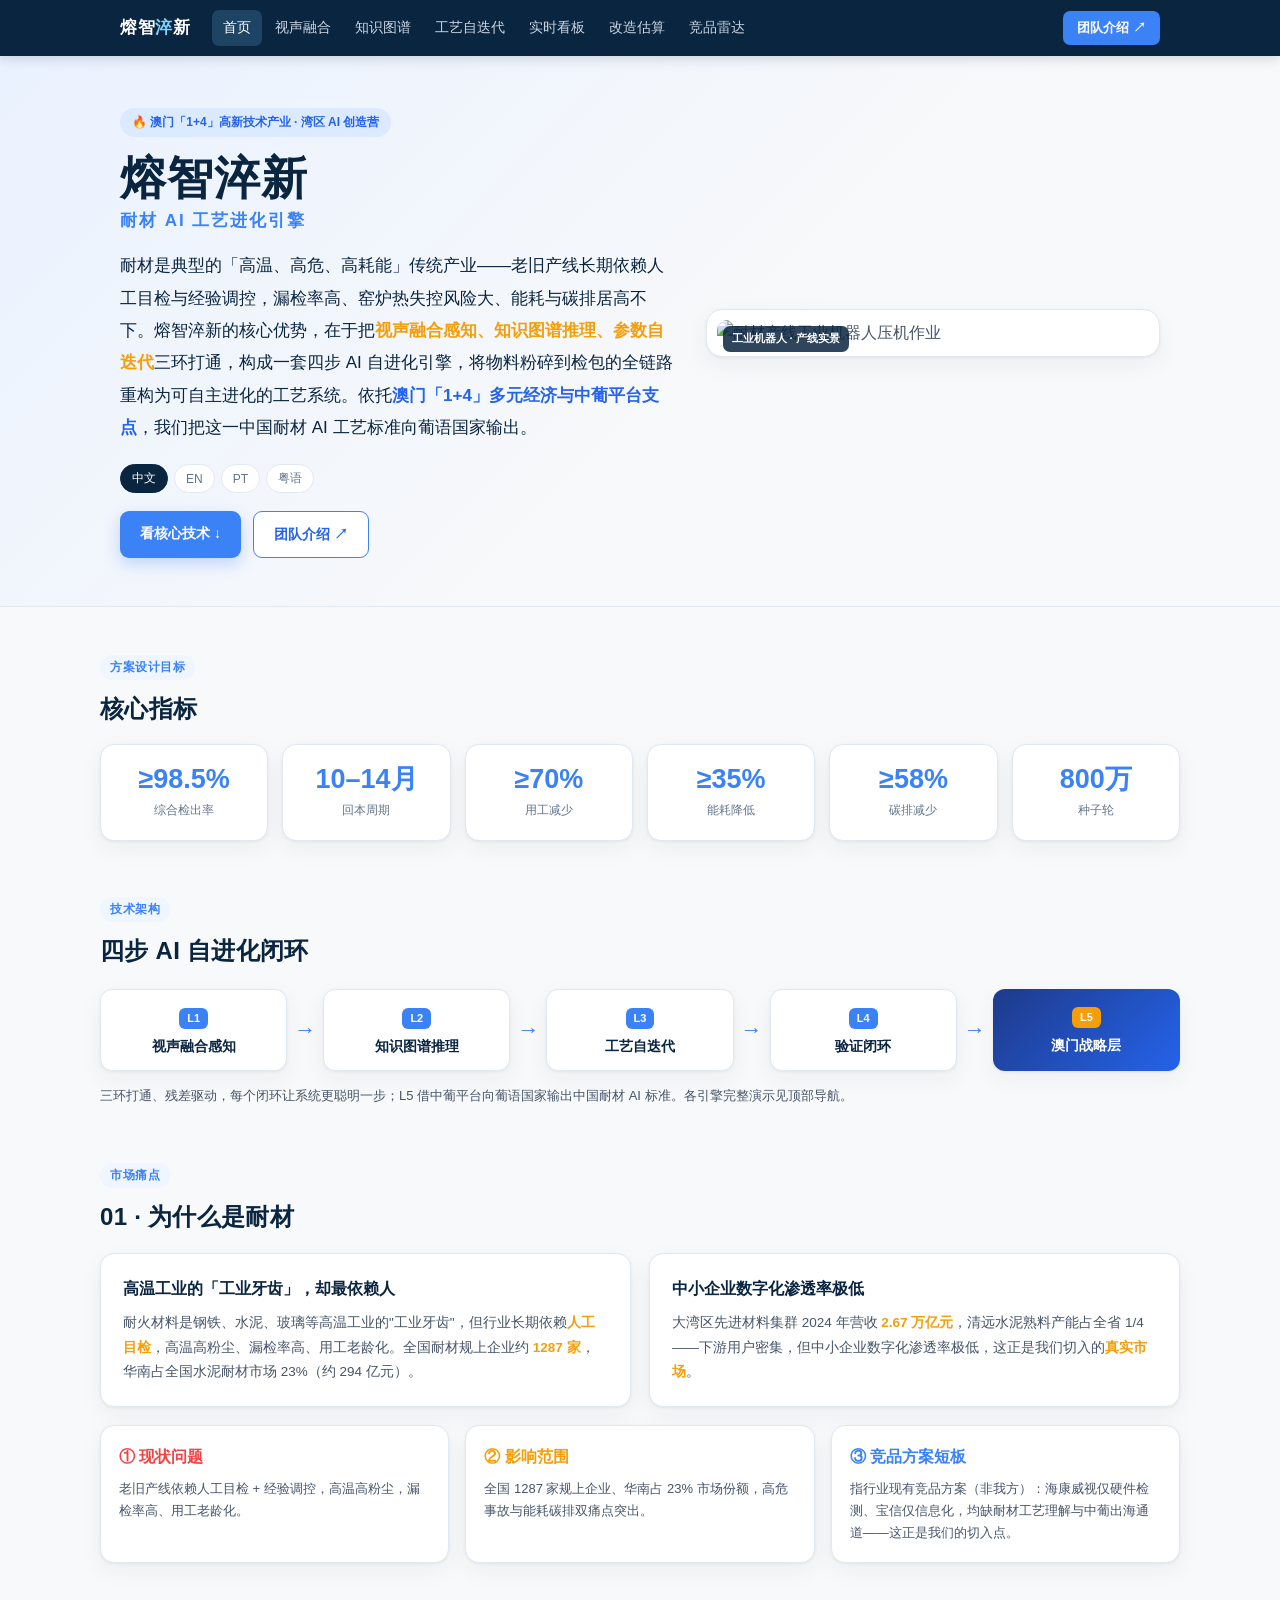
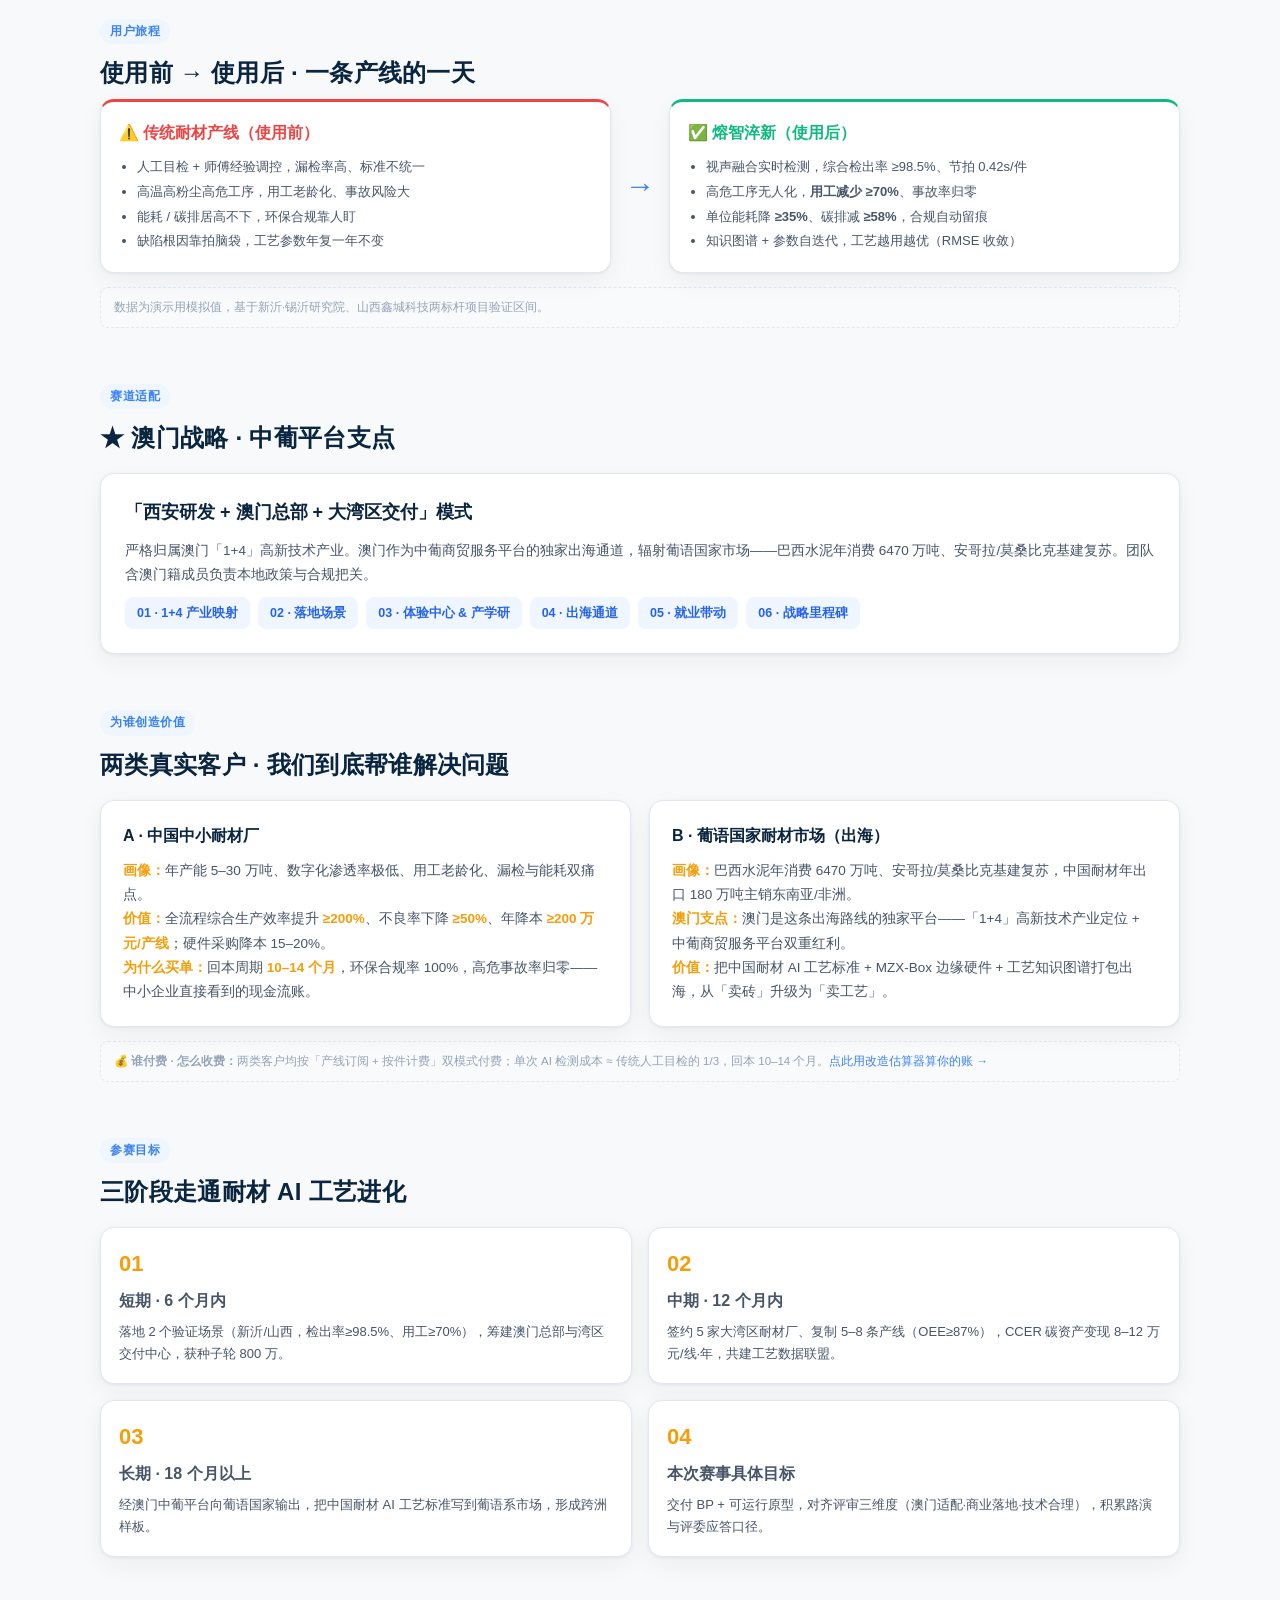
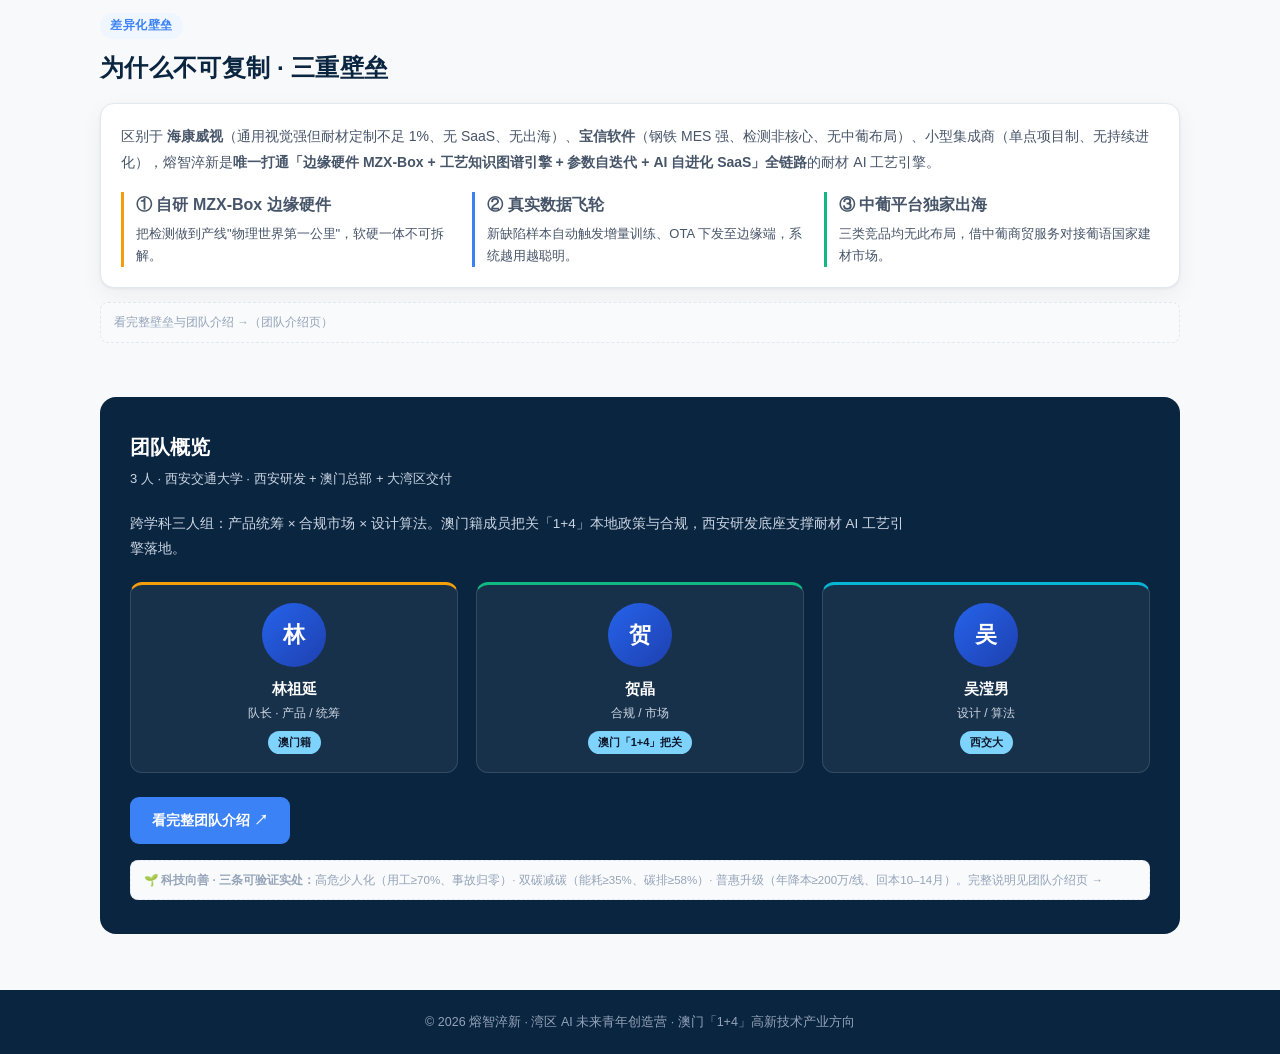
==== docs/index.html @ 34e1ec05 "deploy: 复制 frontend 到 docs 目录以适配 GitHub Pages（Pages 仅支持 / 或 /docs）" ====
<!DOCTYPE html>
<html lang="zh-CN">
<head>
<meta charset="UTF-8">
<meta name="viewport" content="width=device-width, initial-scale=1.0">
<title>熔智淬新 · 耐材 AI 工艺进化引擎</title>
<link rel="stylesheet" href="style.css">
</head>
<body>

<!-- ===== TOP NAV ===== -->
<div class="topnav">
  <div class="wrap">
    <a class="brand" href="index.html">熔智<span>淬</span>新</a>
    <nav class="navlinks">
      <a href="#home" class="cur">首页</a>
      <a href="vision.html">视声融合</a>
      <a href="kg.html">知识图谱</a>
      <a href="control.html">工艺自迭代</a>
      <a href="dashboard.html">实时看板</a>
      <a href="roi.html">改造估算</a>
      <a href="compete.html">竞品雷达</a>
    </nav>
    <a class="navcta ext" href="https://linzuyan6.github.io/rongzhicuixin-3/" target="_blank" rel="noopener">团队介绍 ↗</a>
  </div>
</div>

<!-- ===== HERO ===== -->
<section class="hero" id="home">
  <div class="wrap">
    <div class="hero-left">
      <span class="hero-badge">🔥 澳门「1+4」高新技术产业 · 湾区 AI 创造营</span>
      <h1>熔智淬新<small>耐材 AI 工艺进化引擎</small></h1>
      <p class="lead" id="homeLead">耐材是典型的「高温、高危、高耗能」传统产业——老旧产线长期依赖人工目检与经验调控，漏检率高、窑炉热失控风险大、能耗与碳排居高不下。熔智淬新的核心优势，在于把<b style="color:#f59e0b">视声融合感知、知识图谱推理、参数自迭代</b>三环打通，构成一套四步 AI 自进化引擎，将物料粉碎到检包的全链路重构为可自主进化的工艺系统。依托<b style="color:#2563eb">澳门「1+4」多元经济与中葡平台支点</b>，我们把这一中国耐材 AI 工艺标准向葡语国家输出。</p>
      <div class="lang">
        <button class="active" onclick="setLang('zh')">中文</button>
        <button onclick="setLang('en')">EN</button>
        <button onclick="setLang('pt')">PT</button>
        <button onclick="setLang('yue')">粤语</button>
      </div>
      <div class="hero-btns">
        <a class="btn primary" href="#loop">看核心技术 ↓</a>
        <a class="btn ghost" href="https://linzuyan6.github.io/rongzhicuixin-3/" target="_blank" rel="noopener">团队介绍 ↗</a>
      </div>
    </div>
    <div class="hero-visual">
      <div class="hero-img">
        <span class="hwtag">工业机器人 · 产线实景</span>
        <img src="assets/arm-press.png" alt="耐材产线工业机器人压机作业">
      </div>
    </div>
  </div>
</section>

<!-- ===== KPI ===== -->
<section class="sec wrap">
  <span class="sec-tag">方案设计目标</span>
  <div class="sec-h">核心指标</div>
  <div class="kpi-grid" style="margin-top:16px">
    <div class="kpi"><b>≥98.5%</b><span>综合检出率</span></div>
    <div class="kpi"><b>10–14月</b><span>回本周期</span></div>
    <div class="kpi"><b>≥70%</b><span>用工减少</span></div>
    <div class="kpi"><b>≥35%</b><span>能耗降低</span></div>
    <div class="kpi"><b>≥58%</b><span>碳排减少</span></div>
    <div class="kpi"><b>800万</b><span>种子轮</span></div>
  </div>
</section>

<!-- ===== 四步闭环（轻量流程链，替代原 L1-L5 五卡） ===== -->
<section class="sec wrap" id="loop">
  <span class="sec-tag">技术架构</span>
  <div class="sec-h">四步 AI 自进化闭环</div>
  <div class="flow">
    <div class="flow-node"><b>L1</b><h4>视声融合感知</h4></div>
    <span class="arr">→</span>
    <div class="flow-node"><b>L2</b><h4>知识图谱推理</h4></div>
    <span class="arr">→</span>
    <div class="flow-node"><b>L3</b><h4>工艺自迭代</h4></div>
    <span class="arr">→</span>
    <div class="flow-node"><b>L4</b><h4>验证闭环</h4></div>
    <span class="arr">→</span>
    <div class="flow-node l5"><b>L5</b><h4>澳门战略层</h4></div>
  </div>
  <p class="flow-note">三环打通、残差驱动，每个闭环让系统更聪明一步；L5 借中葡平台向葡语国家输出中国耐材 AI 标准。各引擎完整演示见顶部导航。</p>
</section>

<!-- ===== 为什么是耐材 ===== -->
<section class="sec wrap" id="why">
  <span class="sec-tag">市场痛点</span>
  <div class="sec-h">01 · 为什么是耐材</div>
  <div class="twocol" style="margin-top:16px">
    <div class="txtcard card">
      <h3>高温工业的「工业牙齿」，却最依赖人</h3>
      <p>耐火材料是钢铁、水泥、玻璃等高温工业的"工业牙齿"，但行业长期依赖<b>人工目检</b>，高温高粉尘、漏检率高、用工老龄化。全国耐材规上企业约 <b>1287 家</b>，华南占全国水泥耐材市场 23%（约 294 亿元）。</p>
    </div>
    <div class="txtcard card">
      <h3>中小企业数字化渗透率极低</h3>
      <p>大湾区先进材料集群 2024 年营收 <b>2.67 万亿元</b>，清远水泥熟料产能占全省 1/4——下游用户密集，但中小企业数字化渗透率极低，这正是我们切入的<b>真实市场</b>。</p>
    </div>
  </div>
  <div style="display:grid;grid-template-columns:repeat(3,1fr);gap:16px;margin-top:18px">
    <div class="card" style="padding:18px">
      <h4 style="margin-bottom:8px;color:#ef4444">① 现状问题</h4>
      <p style="font-size:13px;color:var(--text-dim);line-height:1.7">老旧产线依赖人工目检 + 经验调控，高温高粉尘，漏检率高、用工老龄化。</p>
    </div>
    <div class="card" style="padding:18px">
      <h4 style="margin-bottom:8px;color:#f59e0b">② 影响范围</h4>
      <p style="font-size:13px;color:var(--text-dim);line-height:1.7">全国 1287 家规上企业、华南占 23% 市场份额，高危事故与能耗碳排双痛点突出。</p>
    </div>
    <div class="card" style="padding:18px">
      <h4 style="margin-bottom:8px;color:#3b82f6">③ 竞品方案短板</h4>
      <p style="font-size:13px;color:var(--text-dim);line-height:1.7">指行业现有竞品方案（非我方）：海康威视仅硬件检测、宝信仅信息化，均缺耐材工艺理解与中葡出海通道——这正是我们的切入点。</p>
    </div>
  </div>
</section>

<!-- ===== 使用前 → 使用后 对比（用户旅程） ===== -->
<section class="sec wrap" id="beforeafter">
  <span class="sec-tag">用户旅程</span>
  <div class="sec-h">使用前 → 使用后 · 一条产线的一天</div>
  <div class="ba-grid">
    <div class="card" style="padding:18px;border-top:3px solid #ef4444">
      <h4 style="color:#ef4444;margin-bottom:10px">⚠️ 传统耐材产线（使用前）</h4>
      <ul style="font-size:13px;color:var(--text-dim);line-height:1.9;padding-left:18px">
        <li>人工目检 + 师傅经验调控，漏检率高、标准不统一</li>
        <li>高温高粉尘高危工序，用工老龄化、事故风险大</li>
        <li>能耗 / 碳排居高不下，环保合规靠人盯</li>
        <li>缺陷根因靠拍脑袋，工艺参数年复一年不变</li>
      </ul>
    </div>
    <div class="arrow">→</div>
    <div class="card" style="padding:18px;border-top:3px solid #10b981">
      <h4 style="color:#10b981;margin-bottom:10px">✅ 熔智淬新（使用后）</h4>
      <ul style="font-size:13px;color:var(--text-dim);line-height:1.9;padding-left:18px">
        <li>视声融合实时检测，综合检出率 ≥98.5%、节拍 0.42s/件</li>
        <li>高危工序无人化，<b>用工减少 ≥70%</b>、事故率归零</li>
        <li>单位能耗降 <b>≥35%</b>、碳排减 <b>≥58%</b>，合规自动留痕</li>
        <li>知识图谱 + 参数自迭代，工艺越用越优（RMSE 收敛）</li>
      </ul>
    </div>
  </div>
  <div class="note" style="margin-top:14px">数据为演示用模拟值，基于新沂·锡沂研究院、山西鑫城科技两标杆项目验证区间。</div>
</section>

<!-- ===== 澳门战略 ===== -->
<section class="sec wrap" id="macao">
  <span class="sec-tag">赛道适配</span>
  <div class="sec-h">★ 澳门战略 · 中葡平台支点</div>
  <div class="card macao" style="margin-top:16px">
    <h3>「西安研发 + 澳门总部 + 大湾区交付」模式</h3>
    <p style="font-size:13.5px;color:var(--text);line-height:1.8;margin-bottom:10px">严格归属澳门「1+4」高新技术产业。澳门作为中葡商贸服务平台的独家出海通道，辐射葡语国家市场——巴西水泥年消费 6470 万吨、安哥拉/莫桑比克基建复苏。团队含澳门籍成员负责本地政策与合规把关。</p>
    <div class="macao-chips">
      <span>01 · 1+4 产业映射</span><span>02 · 落地场景</span><span>03 · 体验中心 & 产学研</span>
      <span>04 · 出海通道</span><span>05 · 就业带动</span><span>06 · 战略里程碑</span>
    </div>
  </div>
</section>

<!-- ===== 目标服务人群（吸自团队介绍页） ===== -->
<section class="sec wrap" id="audience">
  <span class="sec-tag">为谁创造价值</span>
  <div class="sec-h">两类真实客户 · 我们到底帮谁解决问题</div>
  <div class="twocol" style="margin-top:16px">
    <div class="txtcard card">
      <h3>A · 中国中小耐材厂</h3>
      <p><b>画像：</b>年产能 5–30 万吨、数字化渗透率极低、用工老龄化、漏检与能耗双痛点。</p>
      <p><b>价值：</b>全流程综合生产效率提升 <b>≥200%</b>、不良率下降 <b>≥50%</b>、年降本 <b>≥200 万元/产线</b>；硬件采购降本 15–20%。</p>
      <p><b>为什么买单：</b>回本周期 <b>10–14 个月</b>，环保合规率 100%，高危事故率归零——中小企业直接看到的现金流账。</p>
    </div>
    <div class="txtcard card">
      <h3>B · 葡语国家耐材市场（出海）</h3>
      <p><b>画像：</b>巴西水泥年消费 6470 万吨、安哥拉/莫桑比克基建复苏，中国耐材年出口 180 万吨主销东南亚/非洲。</p>
      <p><b>澳门支点：</b>澳门是这条出海路线的独家平台——「1+4」高新技术产业定位 + 中葡商贸服务平台双重红利。</p>
      <p><b>价值：</b>把中国耐材 AI 工艺标准 + MZX-Box 边缘硬件 + 工艺知识图谱打包出海，从「卖砖」升级为「卖工艺」。</p>
    </div>
  </div>
  <a class="note" href="roi.html#calc" style="display:block;margin-top:14px">💰 <b>谁付费 · 怎么收费：</b>两类客户均按「产线订阅 + 按件计费」双模式付费；单次 AI 检测成本 ≈ 传统人工目检的 1/3，回本 10–14 个月。<span style="color:var(--blue)">点此用改造估算器算你的账 →</span></a>
</section>

<!-- ===== 三阶段参赛目标（吸自团队介绍页） ===== -->
<section class="sec wrap" id="goal">
  <span class="sec-tag">参赛目标</span>
  <div class="sec-h">三阶段走通耐材 AI 工艺进化</div>
  <div style="display:grid;grid-template-columns:repeat(2,1fr);gap:16px;margin-top:16px">
    <div class="card" style="padding:18px"><div style="font-size:22px;font-weight:800;color:#f59e0b;margin-bottom:6px">01</div><h4 style="margin-bottom:8px">短期 · 6 个月内</h4><p style="font-size:13px;color:var(--text-dim);line-height:1.7">落地 2 个验证场景（新沂/山西，检出率≥98.5%、用工≥70%），筹建澳门总部与湾区交付中心，获种子轮 800 万。</p></div>
    <div class="card" style="padding:18px"><div style="font-size:22px;font-weight:800;color:#f59e0b;margin-bottom:6px">02</div><h4 style="margin-bottom:8px">中期 · 12 个月内</h4><p style="font-size:13px;color:var(--text-dim);line-height:1.7">签约 5 家大湾区耐材厂、复制 5–8 条产线（OEE≥87%），CCER 碳资产变现 8–12 万元/线·年，共建工艺数据联盟。</p></div>
    <div class="card" style="padding:18px"><div style="font-size:22px;font-weight:800;color:#f59e0b;margin-bottom:6px">03</div><h4 style="margin-bottom:8px">长期 · 18 个月以上</h4><p style="font-size:13px;color:var(--text-dim);line-height:1.7">经澳门中葡平台向葡语国家输出，把中国耐材 AI 工艺标准写到葡语系市场，形成跨洲样板。</p></div>
    <div class="card" style="padding:18px"><div style="font-size:22px;font-weight:800;color:#f59e0b;margin-bottom:6px">04</div><h4 style="margin-bottom:8px">本次赛事具体目标</h4><p style="font-size:13px;color:var(--text-dim);line-height:1.7">交付 BP + 可运行原型，对齐评审三维度（澳门适配·商业落地·技术合理），积累路演与评委应答口径。</p></div>
  </div>
</section>

<!-- ===== 三重壁垒（吸自团队介绍页，简述） ===== -->
<section class="sec wrap" id="moat">
  <span class="sec-tag">差异化壁垒</span>
  <div class="sec-h">为什么不可复制 · 三重壁垒</div>
  <div class="card" style="margin-top:16px;padding:20px">
    <p style="font-size:14px;color:var(--text);line-height:1.85;margin-bottom:16px">区别于 <b>海康威视</b>（通用视觉强但耐材定制不足 1%、无 SaaS、无出海）、<b>宝信软件</b>（钢铁 MES 强、检测非核心、无中葡布局）、小型集成商（单点项目制、无持续进化），熔智淬新是<b>唯一打通「边缘硬件 MZX-Box + 工艺知识图谱引擎 + 参数自迭代 + AI 自进化 SaaS」全链路</b>的耐材 AI 工艺引擎。</p>
    <div style="display:grid;grid-template-columns:repeat(3,1fr);gap:16px">
      <div style="border-left:3px solid #f59e0b;padding-left:12px">
        <h4 style="margin-bottom:6px">① 自研 MZX-Box 边缘硬件</h4>
        <p style="font-size:13px;color:var(--text-dim);line-height:1.7">把检测做到产线"物理世界第一公里"，软硬一体不可拆解。</p>
      </div>
      <div style="border-left:3px solid #3b82f6;padding-left:12px">
        <h4 style="margin-bottom:6px">② 真实数据飞轮</h4>
        <p style="font-size:13px;color:var(--text-dim);line-height:1.7">新缺陷样本自动触发增量训练、OTA 下发至边缘端，系统越用越聪明。</p>
      </div>
      <div style="border-left:3px solid #10b981;padding-left:12px">
        <h4 style="margin-bottom:6px">③ 中葡平台独家出海</h4>
        <p style="font-size:13px;color:var(--text-dim);line-height:1.7">三类竞品均无此布局，借中葡商贸服务对接葡语国家建材市场。</p>
      </div>
    </div>
  </div>
  <a class="note" href="https://linzuyan6.github.io/rongzhicuixin-3/" target="_blank" rel="noopener" style="display:block;margin-top:14px">看完整壁垒与团队介绍 →（团队介绍页）</a>
</section>

<!-- ===== 团队概览 ===== -->
<section class="sec wrap">
  <div class="team">
    <h3>团队概览</h3>
    <div class="meta">3 人 · 西安交通大学 · 西安研发 + 澳门总部 + 大湾区交付</div>
    <p class="team-intro">跨学科三人组：产品统筹 × 合规市场 × 设计算法。澳门籍成员把关「1+4」本地政策与合规，西安研发底座支撑耐材 AI 工艺引擎落地。</p>
    <div class="team-grid">
      <div class="member"><div class="av">林</div><h5>林祖延</h5><p>队长 · 产品 / 统筹</p><span class="role">澳门籍</span></div>
      <div class="member"><div class="av">贺</div><h5>贺晶</h5><p>合规 / 市场</p><span class="role">澳门「1+4」把关</span></div>
      <div class="member"><div class="av">吴</div><h5>吴滢男</h5><p>设计 / 算法</p><span class="role">西交大</span></div>
    </div>
    <a class="extbtn" href="https://linzuyan6.github.io/rongzhicuixin-3/" target="_blank" rel="noopener">看完整团队介绍 ↗</a>
    <div class="note" style="margin-top:16px">🌱 <b>科技向善 · 三条可验证实处：</b>高危少人化（用工≥70%、事故归零）· 双碳减碳（能耗≥35%、碳排≥58%）· 普惠升级（年降本≥200万/线、回本10–14月）。完整说明见团队介绍页 →</div>
  </div>
</section>

<footer>© 2026 熔智淬新 · 湾区 AI 未来青年创造营 · 澳门「1+4」高新技术产业方向</footer>

<script src="app.js"></script>
</body>
</html>
---- docs/style.css ----
:root{
  --bg:#f8f9fa; --card:#ffffff; --navy:#0a2540; --navy2:#13365c;
  --blue:#3b82f6; --blue-d:#2563eb; --ink:#0a2540; --text:#475569;
  --dim:#64748b; --muted:#94a3b8; --line:#e2e8f0; --line2:#eef2f7;
  --amber:#f59e0b; --green:#10b981; --pink:#ec4899; --purple:#a855f7;
  --soft:#f1f5f9; --shadow:0 1px 3px rgba(15,37,64,.06),0 8px 24px rgba(15,37,64,.05);
}
*{box-sizing:border-box;margin:0;padding:0}
html{scroll-behavior:smooth}
body{font-family:-apple-system,BlinkMacSystemFont,"PingFang SC","Microsoft YaHei",sans-serif;
  background:var(--bg);color:var(--text);line-height:1.6;-webkit-font-smoothing:antialiased}
a{color:inherit;text-decoration:none}
img{max-width:100%;display:block}
.wrap{max-width:1080px;margin:0 auto;padding:0 20px}

/* ===== TOP NAV ===== */
.topnav{position:sticky;top:0;z-index:50;background:var(--navy);color:#fff;
  box-shadow:0 2px 12px rgba(10,37,64,.18)}
.topnav .wrap{display:flex;align-items:center;height:56px;gap:8px}
.brand{font-weight:800;font-size:17px;letter-spacing:.5px;margin-right:14px;white-space:nowrap}
.brand span{color:#7dd3fc}
.navlinks{display:flex;gap:2px;flex:1;flex-wrap:wrap}
.navlinks a{padding:7px 11px;border-radius:7px;font-size:13.5px;color:#cbd5e1;transition:.15s;white-space:nowrap}
.navlinks a:hover{background:rgba(255,255,255,.1);color:#fff}
.navlinks a.cur{background:rgba(125,211,252,.18);color:#fff}
.navlinks a.ext{color:#fbbf24}
.navcta{background:var(--blue);color:#fff;padding:7px 14px;border-radius:7px;font-size:13px;font-weight:600;white-space:nowrap}
.navcta:hover{background:var(--blue-d)}
.nav-status{font-size:12px;color:#a7f3d0;background:rgba(16,185,129,.15);padding:5px 10px;border-radius:7px;white-space:nowrap}
.nav-refresh{background:rgba(245,158,11,.18);color:#fbbf24;border:1px solid rgba(245,158,11,.4);padding:6px 12px;border-radius:7px;font-size:13px;font-weight:600;cursor:pointer;white-space:nowrap;display:inline-flex;align-items:center;gap:5px}
.nav-refresh:hover{background:rgba(245,158,11,.3)}

/* ===== SECTION ===== */
.sec{padding:46px 0 8px}
.sec-tag{display:inline-block;font-size:12px;font-weight:700;color:var(--blue);
  background:#eff6ff;padding:3px 10px;border-radius:20px;margin-bottom:10px;letter-spacing:.5px}
.sec-h{font-size:24px;font-weight:800;color:var(--ink);margin-bottom:6px;letter-spacing:.3px}
.sec-sub{font-size:14px;color:var(--dim);max-width:780px;margin-bottom:22px}
.card{background:var(--card);border:1px solid var(--line);border-radius:14px;box-shadow:var(--shadow)}

/* ===== HERO ===== */
.hero{background:linear-gradient(135deg,#eaf2ff 0%,#f8f9fa 60%);border-bottom:1px solid var(--line)}
.hero .wrap{display:grid;grid-template-columns:1.1fr .9fr;gap:30px;align-items:center;padding:52px 20px 48px}
.hero-badge{display:inline-flex;align-items:center;gap:6px;font-size:12px;font-weight:600;
  color:var(--blue-d);background:#dbeafe;padding:5px 12px;border-radius:20px;margin-bottom:16px}
.hero h1{font-size:46px;font-weight:900;color:var(--ink);letter-spacing:1px;line-height:1.1}
.hero h1 small{display:block;font-size:17px;font-weight:700;color:var(--blue);margin-top:8px;letter-spacing:2px}
.hero p.lead{font-size:17px;line-height:1.9;font-weight:500;color:var(--ink);margin:20px 0}
.lang{display:inline-flex;gap:6px;margin-bottom:18px}
.lang button{font-size:12px;padding:5px 11px;border:1px solid var(--line);background:#fff;color:var(--dim);
  border-radius:20px;cursor:pointer;transition:.15s}
.lang button.active{background:var(--navy);color:#fff;border-color:var(--navy)}
.lang button:hover{border-color:var(--blue)}
.hero-btns{display:flex;gap:12px;flex-wrap:wrap}
.btn{font-size:14px;font-weight:600;padding:11px 20px;border-radius:9px;cursor:pointer;border:none;transition:.15s}
.btn.primary{background:var(--blue);color:#fff;box-shadow:0 6px 16px rgba(59,130,246,.28)}
.btn.primary:hover{background:var(--blue-d)}
.btn.ghost{background:#fff;color:var(--blue-d);border:1.5px solid var(--blue)}
.btn.ghost:hover{background:#eff6ff}
.hero-visual{position:relative}
.hero-img{background:#fff;border:1px solid var(--line);border-radius:16px;box-shadow:var(--shadow);
  padding:10px;overflow:hidden;position:relative}
.hero-img img{width:100%;height:auto;border-radius:10px;display:block}
.hwtag{position:absolute;left:16px;top:16px;background:rgba(10,37,64,.85);color:#fff;font-size:11px;
  padding:4px 9px;border-radius:7px;font-weight:600;z-index:2}
.hero-arm{position:absolute;right:-6px;bottom:-14px;width:120px;filter:drop-shadow(0 8px 16px rgba(0,0,0,.12));
  transform:rotate(-8deg)}

/* ===== KPI ===== */
.kpi-grid{display:grid;grid-template-columns:repeat(6,1fr);gap:14px}
.kpi{background:var(--card);border:1px solid var(--line);border-radius:14px;padding:20px 14px;text-align:center;box-shadow:var(--shadow)}
.kpi b{display:block;font-size:27px;font-weight:900;color:var(--blue);line-height:1.1}
.kpi span{font-size:12px;color:var(--dim);margin-top:6px;display:block}

/* ===== L1-L5 ===== */
.loop{display:grid;grid-template-columns:repeat(5,1fr);gap:14px}
.layer{border-radius:14px;padding:18px 14px;border:1px solid var(--line);background:var(--card);box-shadow:var(--shadow);position:relative}
.layer .ln{font-size:22px;font-weight:900;margin-bottom:4px}
.layer h4{font-size:14px;color:var(--ink);margin-bottom:6px}
.layer p{font-size:11.5px;color:var(--dim);line-height:1.5}
.layer.l1{border-top:4px solid var(--blue)} .layer.l1 .ln{color:var(--blue)}
.layer.l2{border-top:4px solid var(--amber)} .layer.l2 .ln{color:var(--amber)}
.layer.l3{border-top:4px solid var(--green)} .layer.l3 .ln{color:var(--green)}
.layer.l4{border-top:4px solid var(--pink)} .layer.l4 .ln{color:var(--pink)}
.layer.l5{border-top:4px solid var(--purple)} .layer.l5 .ln{color:var(--purple)}

/* ===== TWO-COL TEXT ===== */
.twocol{display:grid;grid-template-columns:1fr 1fr;gap:18px}
.txtcard{padding:22px}
.txtcard h3{font-size:16px;color:var(--ink);margin-bottom:10px}
.txtcard p{font-size:13.5px;color:var(--text);line-height:1.8}
.txtcard p b{color:var(--amber)}
.hl{background:#fffbeb;padding:2px 5px;border-radius:4px}

/* ===== MACAO ===== */
.macao{padding:24px}
.macao h3{font-size:18px;color:var(--ink);margin-bottom:12px}
.macao-chips{display:flex;flex-wrap:wrap;gap:8px;margin-top:6px}
.macao-chips span{font-size:12.5px;font-weight:600;color:var(--blue-d);background:#eff6ff;padding:6px 12px;border-radius:8px}

/* ===== SOCIAL ===== */
.social{display:grid;grid-template-columns:repeat(3,1fr);gap:16px}
.soc{padding:22px;border-radius:14px;border:1px solid var(--line)}
.soc .ico{font-size:30px;margin-bottom:8px}
.soc h4{font-size:15px;color:var(--ink);margin-bottom:8px}
.soc p{font-size:12.5px;color:var(--text);line-height:1.6}
.soc.s1{background:#fef2f2;border-color:#fecaca} .soc.s2{background:#f0fdf4;border-color:#bbf7d0} .soc.s3{background:#eff6ff;border-color:#bfdbfe}
.soc .num{font-weight:800;color:var(--ink)}

/* ===== JUMP CARDS (AI 能力入口 / 改造入口) ===== */
.jump-grid{display:grid;grid-template-columns:repeat(4,1fr);gap:16px}
.jump{padding:22px;border-radius:14px;background:var(--card);border:1px solid var(--line);box-shadow:var(--shadow);
  transition:.18s;display:flex;flex-direction:column;gap:8px;position:relative}
.jump:hover{transform:translateY(-3px);border-color:var(--blue);box-shadow:0 10px 28px rgba(37,99,235,.14)}
.jump .jico{font-size:26px}
.jump h4{font-size:16px;color:var(--ink)}
.jump p{font-size:12.5px;color:var(--dim);line-height:1.55;flex:1}
.jump .go{font-size:13px;font-weight:700;color:var(--blue-d);display:inline-flex;align-items:center;gap:4px}
.jump.c2{grid-column:span 2}
.jump-grid.two{display:grid;grid-template-columns:1fr 1fr;gap:16px}

/* ===== REALTIME ===== */
.rt-grid{display:grid;grid-template-columns:1fr 1fr;gap:18px}
.rt-card{padding:20px}
.rt-head{display:flex;justify-content:space-between;align-items:center;margin-bottom:12px}
.rt-head h4{font-size:15px;color:var(--ink)}
.dot{font-size:11px;font-weight:700;color:var(--green);background:#dcfce7;padding:3px 9px;border-radius:20px}
.rt-row{display:flex;justify-content:space-between;font-size:13px;padding:7px 0;border-bottom:1px dashed var(--line2)}
.rt-row:last-child{border:none}
.rt-row b{color:var(--ink)}
.rt-img{height:170px;border-radius:10px;overflow:hidden;background:var(--soft);display:flex;align-items:center;justify-content:center}
.rt-img img{width:100%;height:100%;object-fit:cover}

/* ===== AGENT ===== */
.agent{padding:0;overflow:hidden;display:grid;grid-template-columns:1fr 1fr}
.agent-left{padding:22px;border-right:1px solid var(--line);background:#fbfdff}
.agent-left h3{font-size:16px;color:var(--ink);margin-bottom:8px}
.agent-left p{font-size:12.5px;color:var(--dim);margin-bottom:14px}
.chips{display:flex;flex-wrap:wrap;gap:7px}
.chips button{font-size:12px;padding:6px 11px;border:1px solid var(--line);background:#fff;color:var(--blue-d);border-radius:8px;cursor:pointer;transition:.15s}
.chips button:hover{background:#eff6ff;border-color:var(--blue)}
.chat{height:360px;overflow-y:auto;padding:16px;background:#fff;display:flex;flex-direction:column;gap:12px}
.msg{max-width:88%;padding:10px 13px;border-radius:12px;font-size:13px;line-height:1.55}
.msg.user{align-self:flex-end;background:var(--blue);color:#fff;border-bottom-right-radius:3px}
.msg.agent{align-self:flex-start;background:var(--soft);color:var(--text);border-bottom-left-radius:3px}
.msg .meta{font-size:10px;opacity:.6;margin-bottom:3px}
.msg-suggest{display:flex;flex-wrap:wrap;gap:6px;margin-top:8px}
.msg-suggest-btn{font-size:11px;padding:4px 9px;border:1px solid var(--blue);background:#fff;color:var(--blue-d);border-radius:7px;cursor:pointer}
.typing-dots span{display:inline-block;width:5px;height:5px;border-radius:50%;background:var(--muted);margin:0 1px;animation:blink 1.2s infinite}
.typing-dots span:nth-child(2){animation-delay:.2s}.typing-dots span:nth-child(3){animation-delay:.4s}
@keyframes blink{0%,60%,100%{opacity:.25}30%{opacity:1}}
.agent-input{display:flex;gap:8px;padding:12px;border-top:1px solid var(--line);background:#fff}
.agent-input input{flex:1;border:1px solid var(--line);border-radius:9px;padding:9px 12px;font-size:13px;outline:none}
.agent-input input:focus{border-color:var(--blue)}
.agent-input button{background:var(--blue);color:#fff;border:none;border-radius:9px;padding:0 16px;font-weight:600;cursor:pointer}

/* ===== VISION ===== */
.vision{padding:22px}
.vision-top{display:grid;grid-template-columns:1fr 1fr;gap:18px;align-items:center}
.vision-ctrl{display:flex;flex-direction:column;gap:10px}
.vision-ctrl p{font-size:13px;color:var(--text)}
.vision-ctrl .badge{font-size:11px;font-weight:700;color:var(--amber);background:#fffbeb;padding:4px 10px;border-radius:7px;align-self:flex-start}
#demoBtn{background:var(--navy);color:#fff;border:none;padding:11px 18px;border-radius:9px;font-weight:600;cursor:pointer;font-size:13px;align-self:flex-start}
#demoBtn:disabled{opacity:.6;cursor:default}
.vision-log{margin-top:14px;background:#0a2540;border-radius:10px;padding:12px;height:130px;overflow-y:auto;font-size:12px;color:#cbd5e1}
.log-line{padding:2px 0;border-bottom:1px solid rgba(255,255,255,.06)}
.vision-sum{margin-top:12px;background:#f0fdf4;border:1px solid #bbf7d0;border-radius:10px;padding:12px;font-size:12.5px;display:none;color:#14532d}
.sum-row{display:flex;justify-content:space-between;padding:3px 0}
.sum-name{font-weight:700}.sum-dim{color:var(--dim);font-size:11px}.sum-verdict{font-weight:700}
.t-vis{color:#ef4444}.t-ok{color:#16a34a}

/* ===== ROI / COST ===== */
.calc-grid{display:grid;grid-template-columns:.9fr 1.1fr;gap:18px}
.calc{padding:22px}
.calc h3{font-size:16px;color:var(--ink);margin-bottom:4px}
.calc .hint{font-size:12px;color:var(--dim);margin-bottom:14px}
.slider{margin-bottom:14px}
.slider label{display:flex;justify-content:space-between;font-size:12.5px;color:var(--text);margin-bottom:5px}
.slider label b{color:var(--blue-d)}
.slider input[type=range]{width:100%;accent-color:var(--blue)}
.result{background:var(--soft);border-radius:12px;padding:18px}
.result .rline{display:flex;justify-content:space-between;font-size:13px;padding:6px 0;border-bottom:1px dashed var(--line)}
.result .rline:last-child{border:none}
.result .rline b{color:var(--ink)}
.result .big{font-size:18px;font-weight:800;color:var(--green);margin-top:8px;text-align:center}
.cost-note{font-size:11.5px;color:var(--muted);margin-top:10px;line-height:1.5}

/* ===== CONTROL ===== */
.ctrl{display:grid;grid-template-columns:1fr 1fr;gap:18px}
.ctrl-svg{background:#fff;border:1px solid var(--line);border-radius:12px;padding:10px}
.ctrl-cards{display:flex;flex-direction:column;gap:10px}
.mcard{padding:13px 15px;border:1px solid var(--line);border-radius:10px;background:#fff}
.mcard h5{font-size:13.5px;color:var(--ink);margin-bottom:4px}
.mcard p{font-size:12px;color:var(--dim);line-height:1.5}
.mcard.good{border-left:3px solid var(--green)} .mcard.bad{border-left:3px solid #ef4444}
.mcard .rmse{font-size:11px;font-weight:700;color:var(--blue-d)}

/* ===== ROOT CAUSE ===== */
.root{display:grid;grid-template-columns:repeat(4,1fr);gap:14px}
.step{background:#fff;border:1px solid var(--line);border-radius:12px;padding:16px;text-align:center;position:relative}
.step .n{width:30px;height:30px;border-radius:50%;background:var(--navy);color:#fff;font-weight:800;
  display:flex;align-items:center;justify-content:center;margin:0 auto 10px;font-size:14px}
.step h5{font-size:14px;color:var(--ink);margin-bottom:5px}
.step p{font-size:11.5px;color:var(--dim)}

/* ===== COMPETE ===== */
.compete{display:grid;grid-template-columns:1fr 1.1fr;gap:18px}
.radar-wrap{background:#fff;border:1px solid var(--line);border-radius:12px;padding:14px;display:flex;align-items:center;justify-content:center}
.ctable{width:100%;border-collapse:collapse;font-size:12.5px;background:#fff;border:1px solid var(--line);border-radius:12px;overflow:hidden}
.ctable th,.ctable td{padding:9px 11px;text-align:left;border-bottom:1px solid var(--line2)}
.ctable th{background:var(--navy);color:#fff;font-weight:600;font-size:12px}
.ctable tr:last-child td{border:none}
.ctable .ok{color:var(--green);font-weight:700}
.ctable td.dim{color:var(--dim)}

/* ===== VOICES ===== */
.voices{display:grid;grid-template-columns:repeat(3,1fr);gap:16px}
.voice{padding:20px;border-radius:14px;background:#fff;border:1px solid var(--line);box-shadow:var(--shadow)}
.voice .who{font-size:13px;font-weight:700;color:var(--ink);margin-bottom:8px}
.voice .who span{font-size:11px;color:var(--muted);font-weight:400;display:block}
.voice p{font-size:13px;color:var(--text);line-height:1.7;font-style:italic}
.voice .tag{display:inline-block;margin-top:10px;font-size:11px;font-weight:600;color:var(--blue-d);background:#eff6ff;padding:3px 9px;border-radius:6px}

/* ===== TEAM ===== */
.team{background:var(--navy);border-radius:16px;padding:34px 30px;color:#fff}
.team h3{font-size:20px;font-weight:800;margin-bottom:6px}
.team .meta{font-size:13px;color:#cbd5e1;margin-bottom:22px}
.team-grid{display:grid;grid-template-columns:repeat(3,1fr);gap:18px;margin-bottom:24px}
.member{background:rgba(255,255,255,.06);border:1px solid rgba(255,255,255,.12);border-radius:12px;padding:18px;text-align:center}
.member .av{width:64px;height:64px;border-radius:50%;background:var(--blue);margin:0 auto 10px;display:flex;align-items:center;justify-content:center;font-size:22px;font-weight:800;color:#fff}
.member h5{font-size:15px;margin-bottom:3px}
.member p{font-size:12px;color:#cbd5e1}
.member .mb{font-size:11px;color:#7dd3fc}
.team .extbtn{display:inline-block;background:var(--blue);color:#fff;padding:12px 22px;border-radius:9px;font-weight:600;font-size:14px}

/* ===== FOOTER ===== */
footer{background:var(--navy);color:#94a3b8;font-size:12.5px;text-align:center;padding:22px;margin-top:48px}

.note{font-size:11.5px;color:var(--muted);background:#f8fafc;border:1px dashed var(--line);border-radius:8px;padding:10px 13px;margin-top:14px;line-height:1.6}

/* 四步自进化闭环 · 轻量流程链（替代原 L1-L5 五张重卡） */
.flow{display:flex;align-items:stretch;gap:0;margin-top:18px;flex-wrap:wrap}
.flow-node{flex:1 1 140px;background:var(--card);border:1px solid var(--line);border-radius:12px;padding:14px 12px;text-align:center;box-shadow:var(--shadow);position:relative}
.flow-node b{display:inline-block;font-size:11px;font-weight:800;color:#fff;background:var(--blue);border-radius:6px;padding:2px 8px;margin-bottom:8px}
.flow-node h4{font-size:14px;color:var(--ink);font-weight:700;line-height:1.35}
.flow-node.l5{background:linear-gradient(135deg,#1e3a8a,#2563eb);border:none}
.flow-node.l5 b{background:#f59e0b}
.flow-node.l5 h4{color:#fff}
.flow .arr{display:flex;align-items:center;justify-content:center;color:var(--blue);font-size:22px;font-weight:800;padding:0 7px;flex:0 0 auto}
.flow-note{margin-top:14px;font-size:13px;color:var(--text-dim);line-height:1.7}

/* 团队概览打磨 */
.team-intro{font-size:13.5px;color:#cbd5e1;line-height:1.85;margin-bottom:20px;max-width:780px}
.member{border-top:3px solid var(--blue);transition:transform .2s ease,box-shadow .2s ease}
.member:hover{transform:translateY(-4px);box-shadow:0 12px 26px rgba(0,0,0,.28)}
.member:nth-child(1){border-top-color:#f59e0b}
.member:nth-child(2){border-top-color:#10b981}
.member:nth-child(3){border-top-color:#06b6d4}
.member .av{background:linear-gradient(135deg,#2563eb,#1e40af)}
.member .role{display:inline-block;font-size:11px;font-weight:700;color:#0f172a;background:#7dd3fc;border-radius:20px;padding:3px 10px;margin-top:8px}

.ba-grid{display:grid;grid-template-columns:1fr auto 1fr;gap:14px;align-items:center}
.ba-grid .arrow{font-size:30px;color:var(--blue);font-weight:800;text-align:center}
@media(max-width:860px){.ba-grid{grid-template-columns:1fr}.ba-grid .arrow{display:none}}
@media(max-width:860px){
  .hero .wrap{grid-template-columns:1fr}.kpi-grid{grid-template-columns:repeat(3,1fr)}
  .loop,.social,.voices,.team-grid,.flow{grid-template-columns:1fr 1fr}
  .flow .arr{transform:rotate(90deg);padding:4px 0}
  .twocol,.rt-grid,.agent,.vision-top,.calc-grid,.ctrl,.compete,.root,.jump-grid,.jump-grid.two{grid-template-columns:1fr}
  .jump.c2{grid-column:span 1}
}
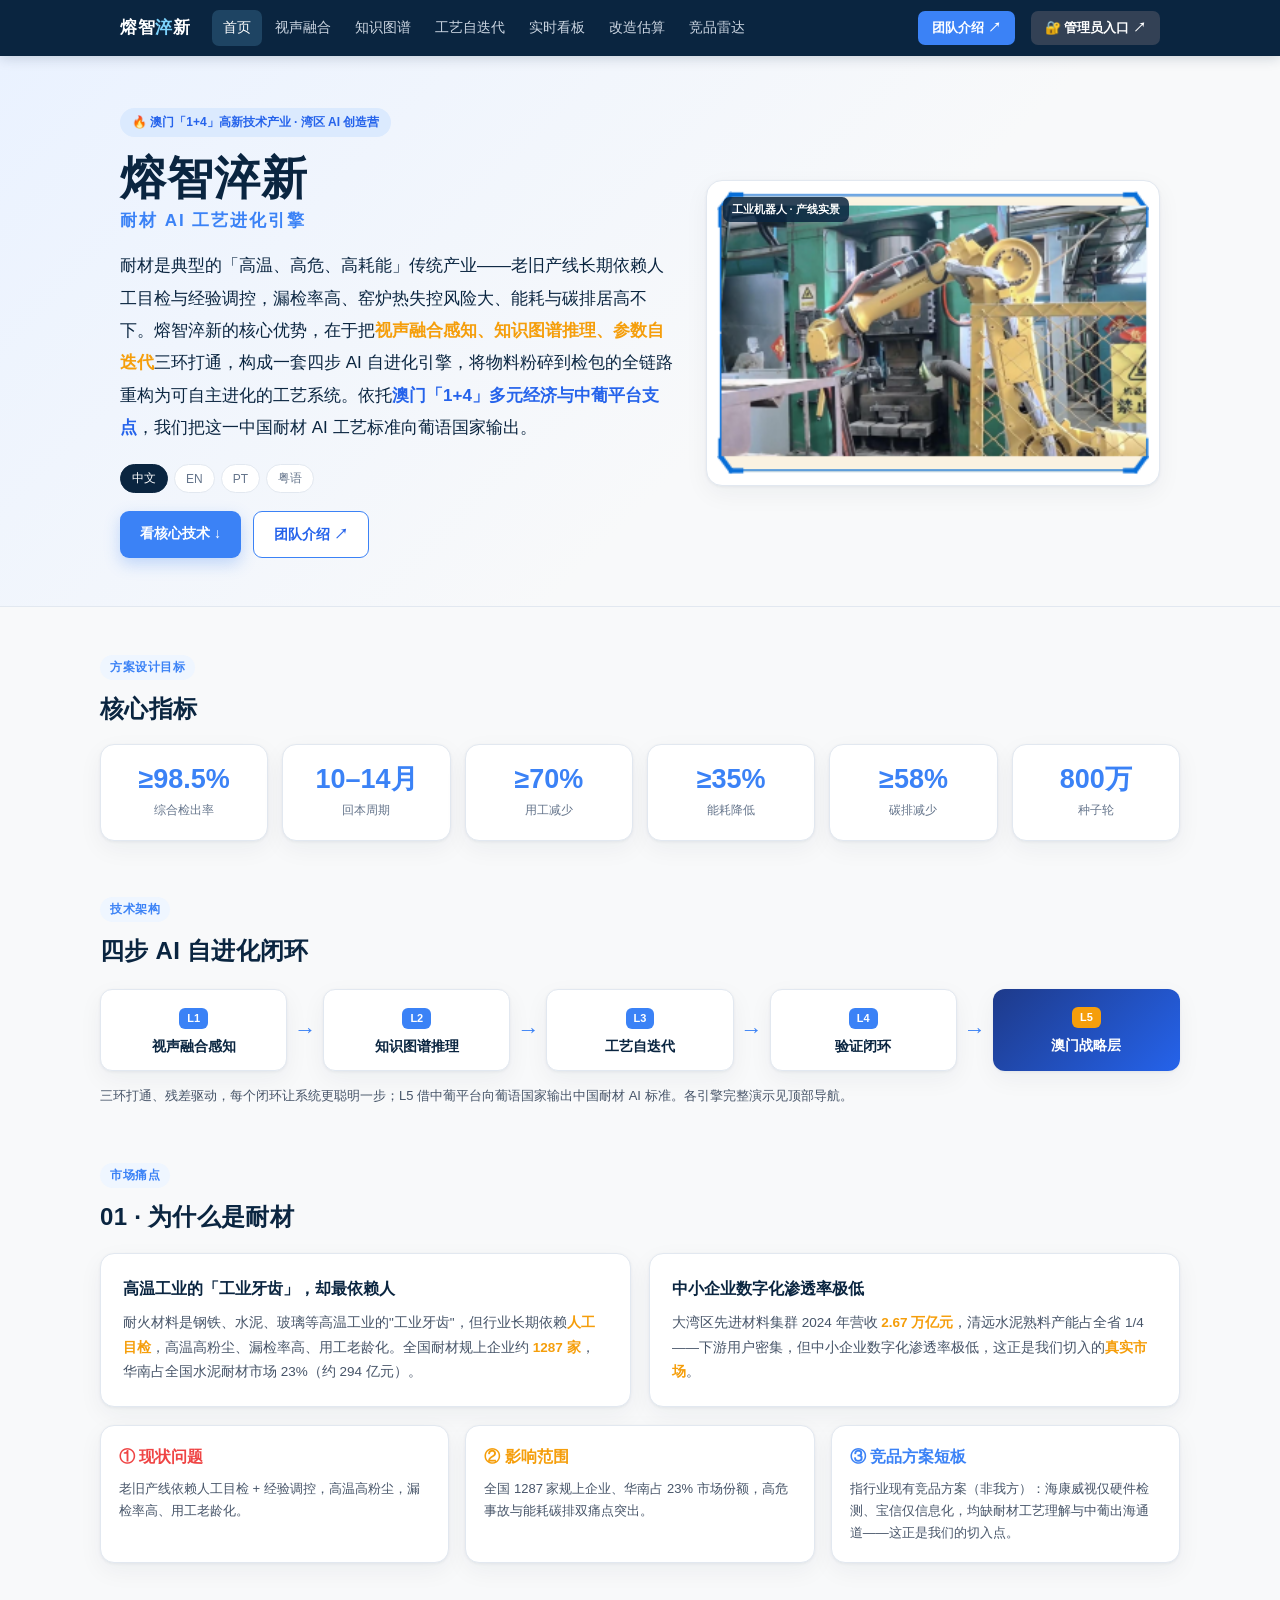
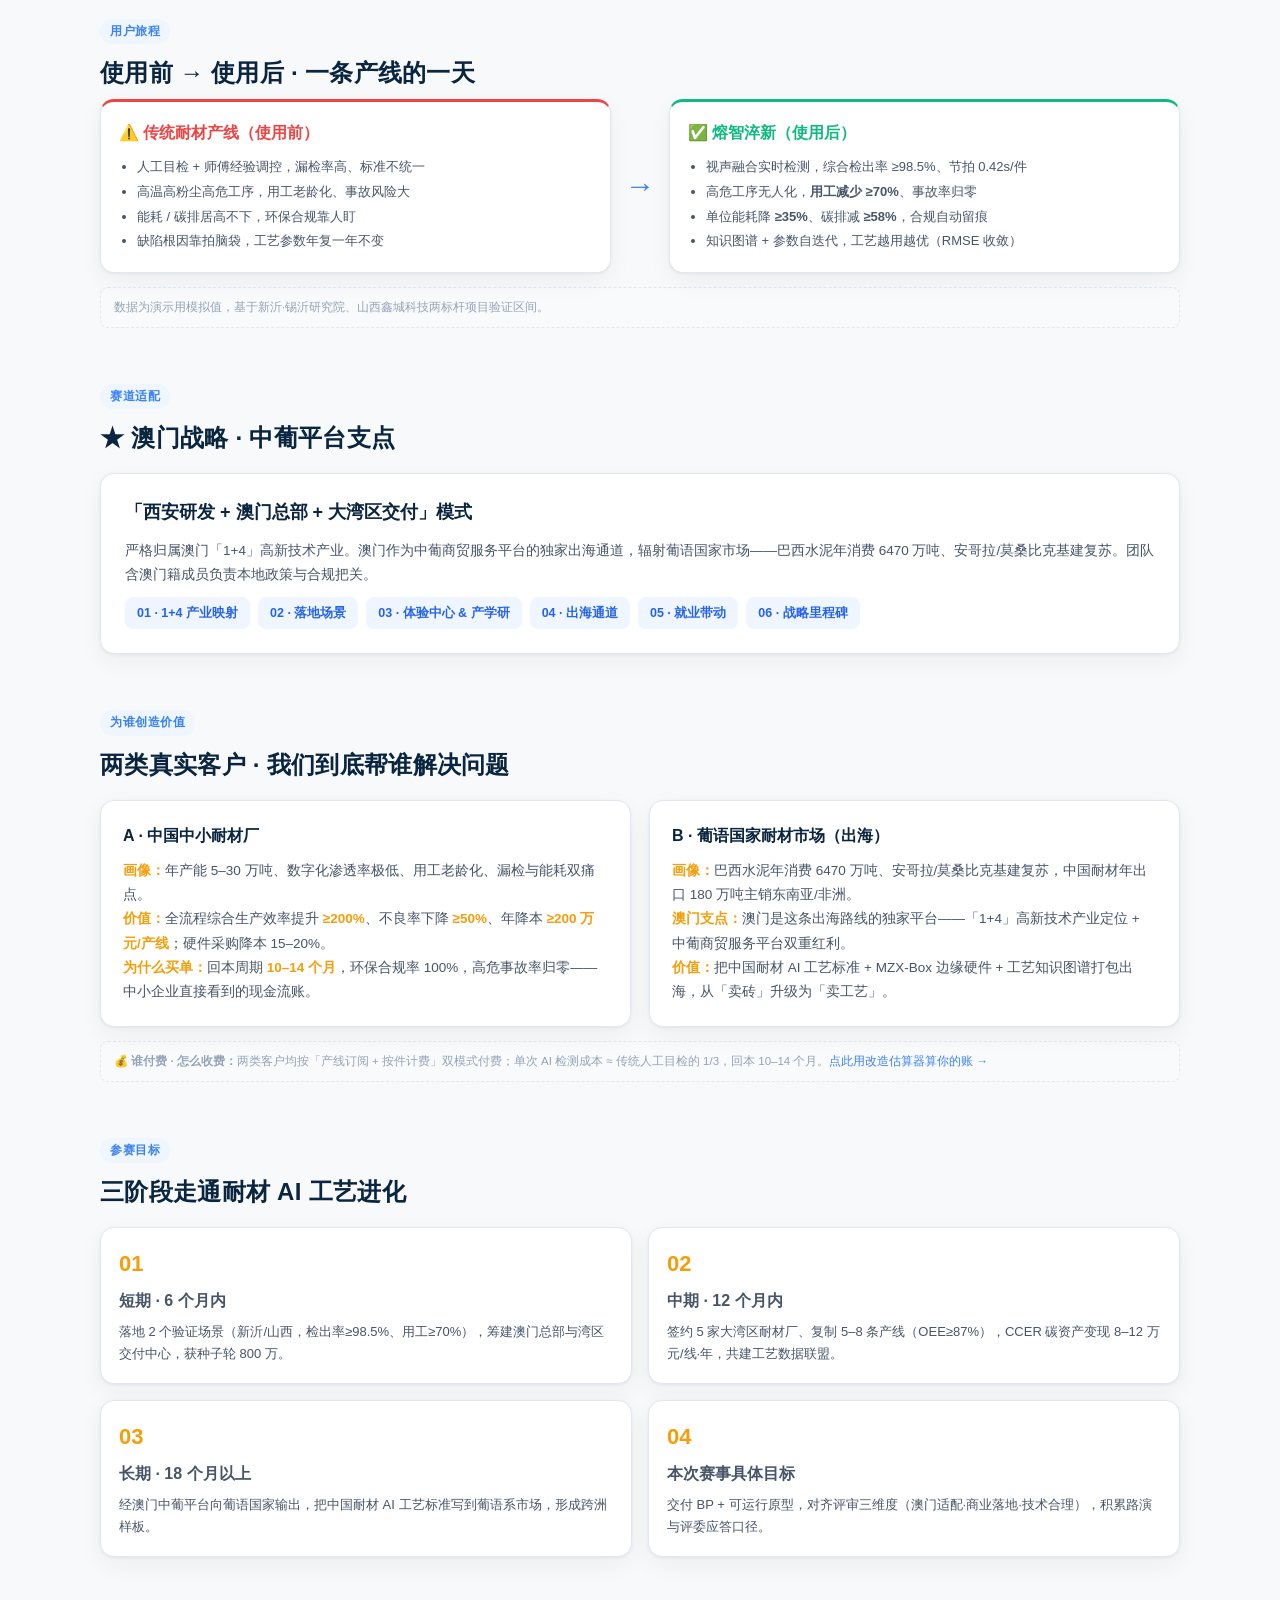
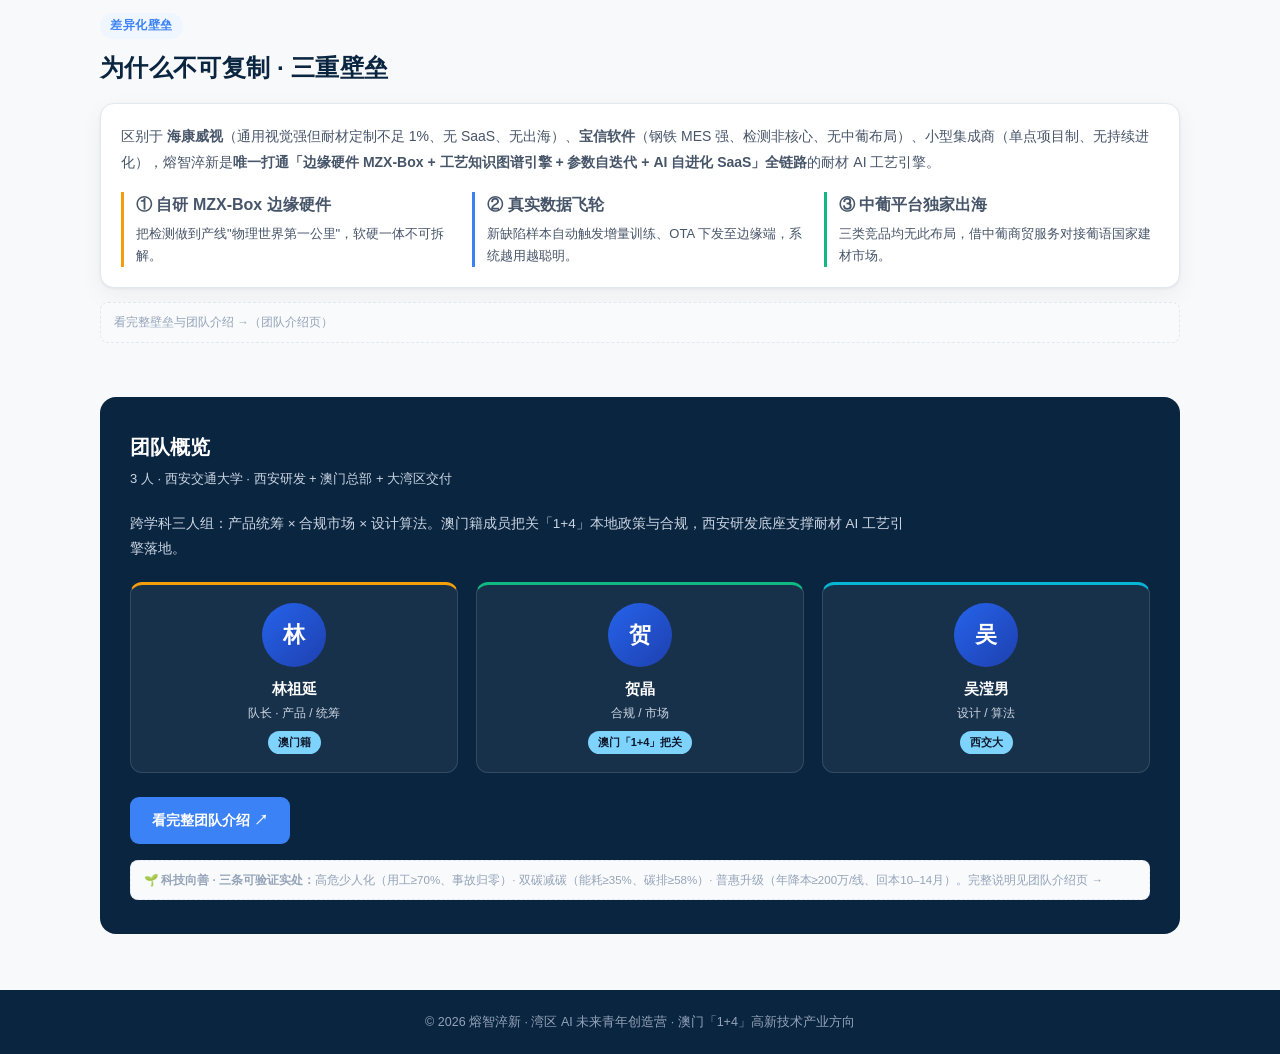
==== commit dd814154: "feat: 首页/知识图谱/实时看板增加「管理员入口」，跳转后端 /admin/login（地址取自 config.js）" ====
--- a/docs/index.html
+++ b/docs/index.html
@@ -22,6 +22,7 @@
       <a href="compete.html">竞品雷达</a>
     </nav>
     <a class="navcta ext" href="https://linzuyan6.github.io/rongzhicuixin-3/" target="_blank" rel="noopener">团队介绍 ↗</a>
+    <a class="navcta" id="adminEntry" href="#" target="_blank" rel="noopener" style="background:#334155;margin-left:8px">🔐 管理员入口 ↗</a>
   </div>
 </div>
 
@@ -231,6 +232,12 @@
 
 <footer>© 2026 熔智淬新 · 湾区 AI 未来青年创造营 · 澳门「1+4」高新技术产业方向</footer>
 
+<script src="config.js"></script>
+<script>
+  // 管理员入口：指向后端管理员登录页（后端地址在 config.js 的 API_BASE 中定义）
+  var _adminEntry = document.getElementById('adminEntry');
+  if (_adminEntry) _adminEntry.href = (window.API_BASE || '') + '/admin/login';
+</script>
 <script src="app.js"></script>
 </body>
 </html>
